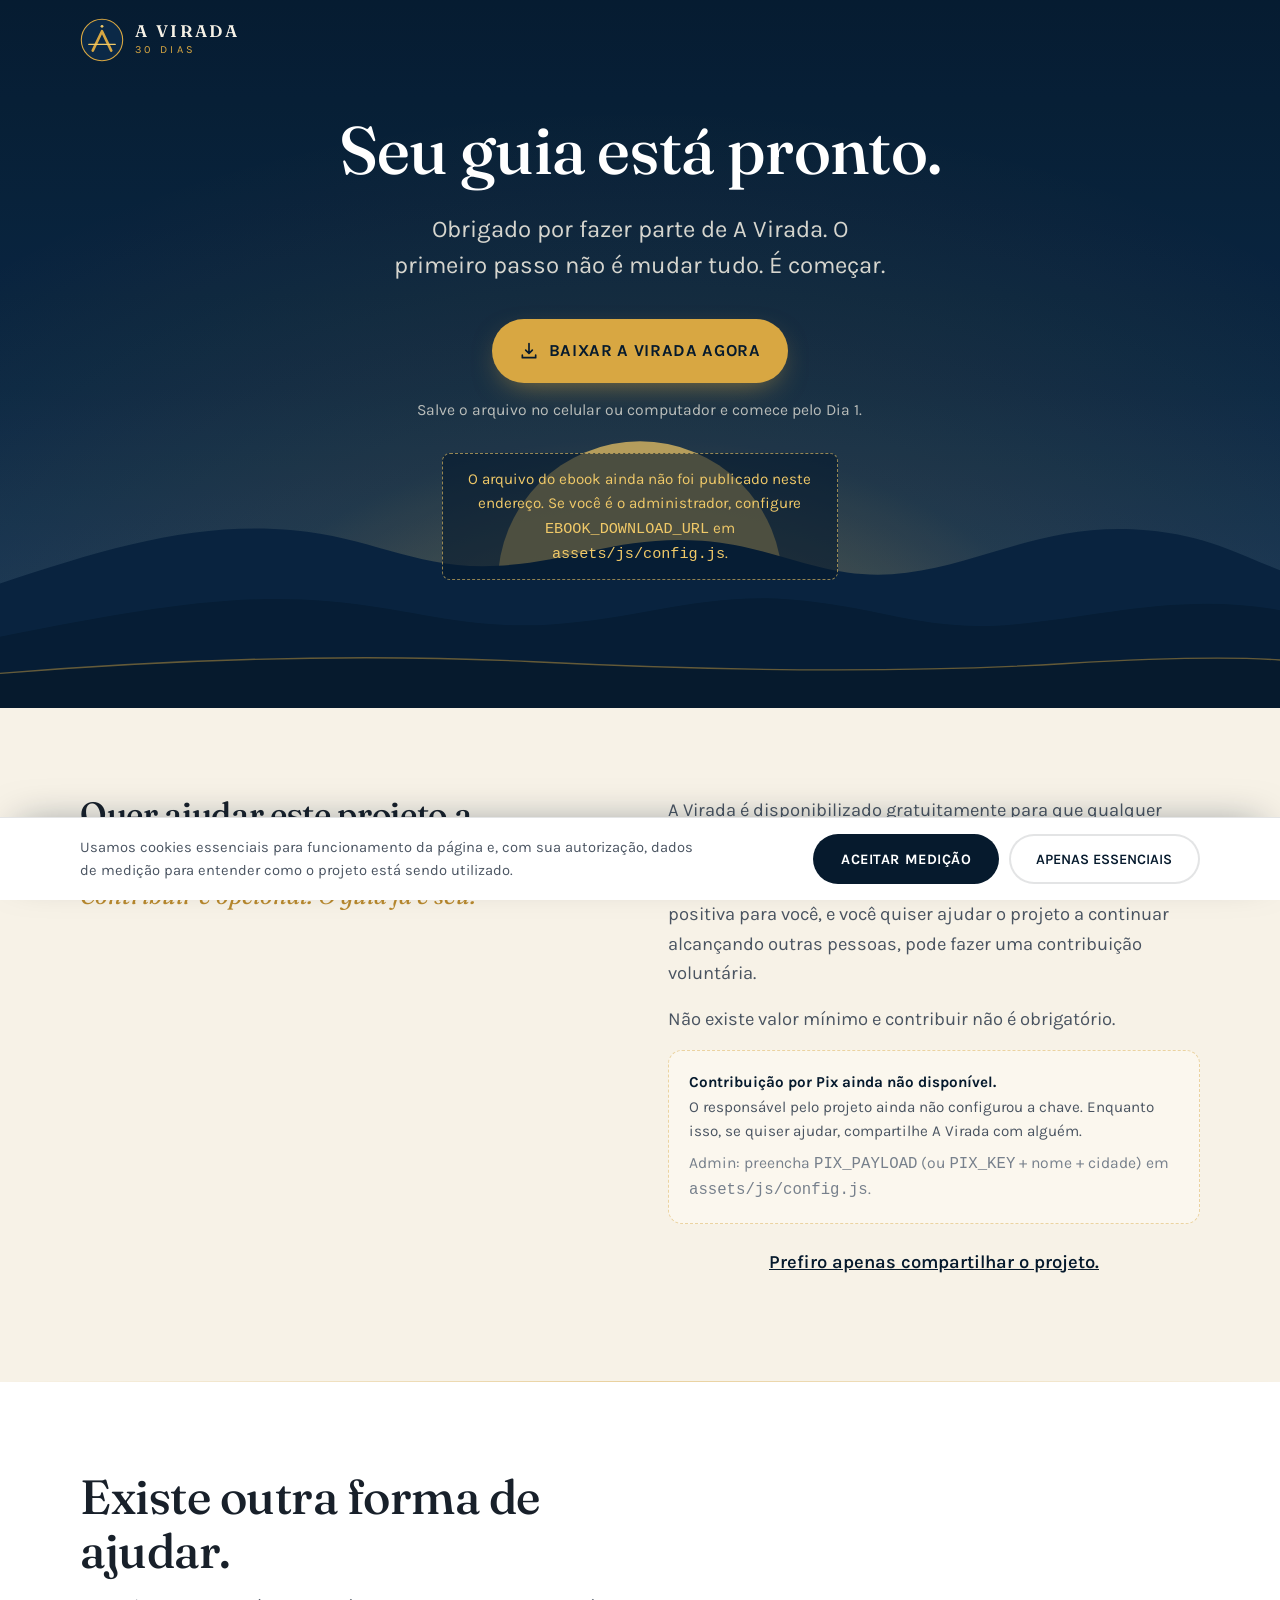
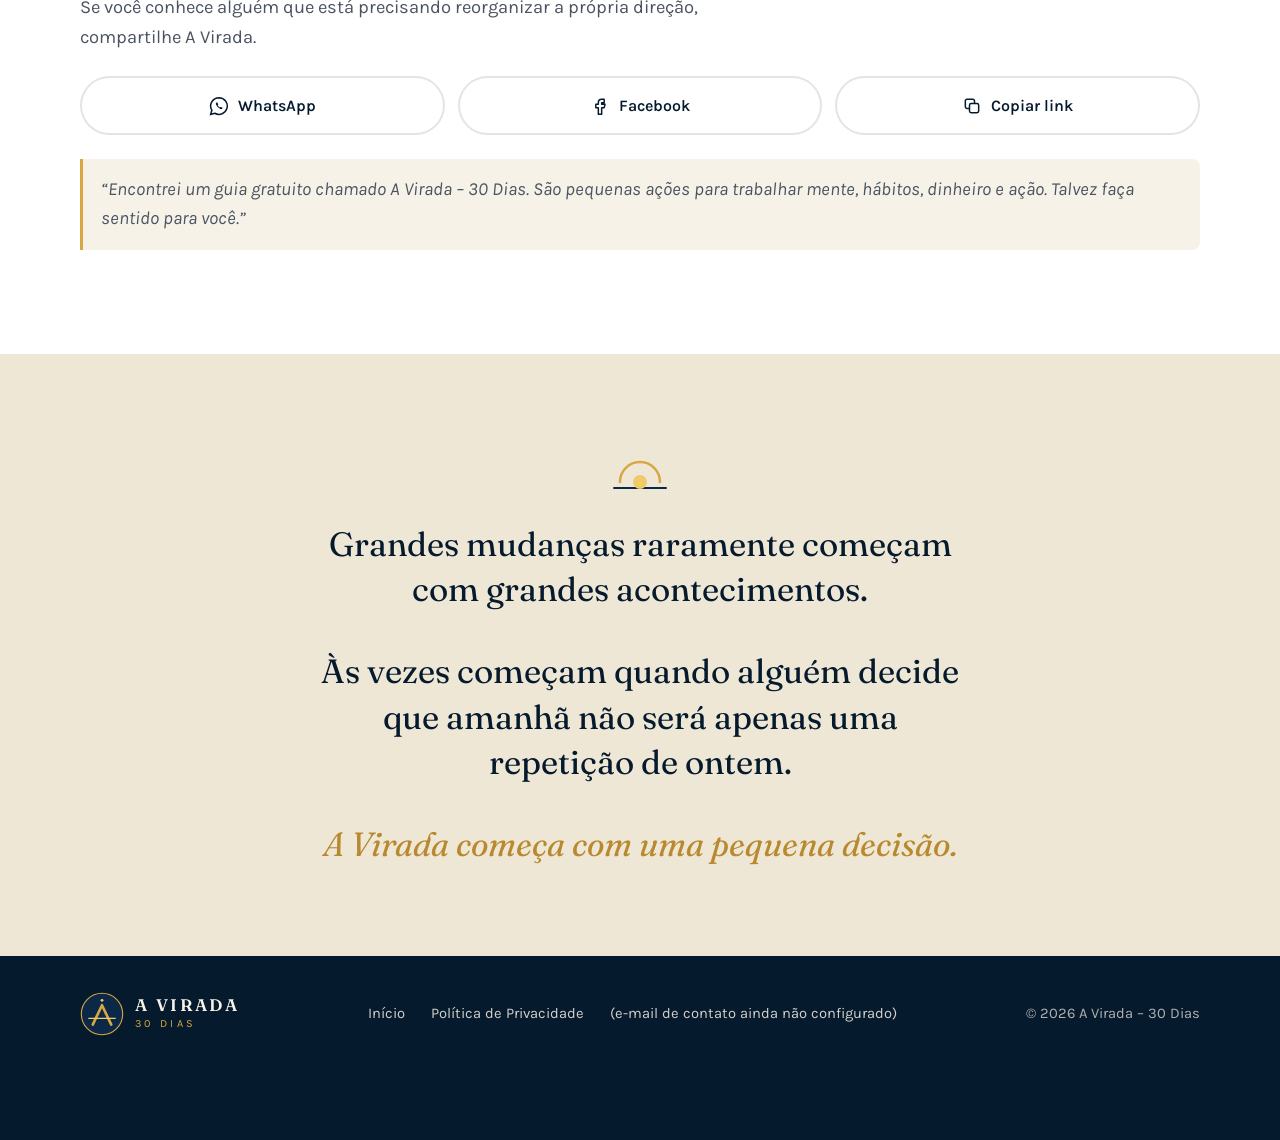
==== site/obrigado.html @ a17c11aa "Site A Virada – 30 Dias: landing, obrigado, privacidade e workflow de publicação Co-Authored-By: Cla" ====
<!DOCTYPE html>
<html lang="pt-BR">
<head>
  <meta charset="UTF-8">
  <meta name="viewport" content="width=device-width, initial-scale=1">
  <title>Seu guia está pronto | A Virada – 30 Dias</title>
  <meta name="description" content="Baixe A Virada – 30 Dias e comece pelo Dia 1.">
  <meta name="robots" content="noindex, nofollow">
  <link rel="canonical" href="">
  <meta name="theme-color" content="#061A2D">
  <meta property="og:type" content="website">
  <meta property="og:locale" content="pt_BR">
  <meta property="og:site_name" content="A Virada – 30 Dias">
  <meta property="og:title" content="A Virada – 30 Dias">
  <meta property="og:description" content="30 dias. 30 pequenas ações. Uma nova direção.">
  <meta property="og:url" content="">
  <meta property="og:image" content="assets/img/og-image.png">
  <meta name="twitter:card" content="summary_large_image">
  <meta name="twitter:image" content="assets/img/og-image.png">
  <link rel="icon" type="image/svg+xml" href="assets/img/favicon.svg">
  <link rel="apple-touch-icon" href="assets/img/apple-touch-icon.png">
  <link rel="preconnect" href="https://fonts.googleapis.com">
  <link rel="preconnect" href="https://fonts.gstatic.com" crossorigin>
  <link rel="stylesheet" href="https://fonts.googleapis.com/css2?family=Fraunces:ital,opsz,wght@0,9..144,400;0,9..144,500;0,9..144,600;1,9..144,400;1,9..144,500&family=Karla:wght@400;600;700&display=swap">
  <link rel="stylesheet" href="assets/css/styles.css">
</head>
<body>
  <a class="skip-link" href="#conteudo">Pular para o conteúdo</a>

  <header class="site-header">
    <div class="wrap">
      <a class="brand" href="./" aria-label="A Virada – 30 Dias, início">
        <svg class="brand-mark" viewBox="0 0 100 100" aria-hidden="true" focusable="false"><circle cx="50" cy="50" r="47" fill="#0B2947" stroke="#D8A742" stroke-width="2.5"/><circle cx="50" cy="19" r="3.2" fill="#F0C968"/><path d="M29 74 L50 30 L71 74" fill="none" stroke="#D8A742" stroke-width="6" stroke-linecap="round" stroke-linejoin="round"/><path d="M20 60 H80" stroke="#F0C968" stroke-width="3" stroke-linecap="round"/></svg>
        <span class="brand-text"><b>A VIRADA</b><small>30 DIAS</small></span>
      </a>
    </div>
  </header>

  <main id="conteudo">

    <!-- ===================== ENTREGA (sempre primeiro) ===================== -->
    <section class="hero thanks-hero" aria-labelledby="titulo-obrigado">
      <div class="hero-sky" aria-hidden="true">
        <svg viewBox="0 0 1440 900" preserveAspectRatio="xMidYMax slice">
          <defs>
            <linearGradient id="sky2" x1="0" y1="0" x2="0" y2="1"><stop offset="0" stop-color="#061A2D"/><stop offset=".6" stop-color="#0B2947"/><stop offset="1" stop-color="#1B3E63"/></linearGradient>
            <radialGradient id="glow2" cx=".5" cy="1" r=".75"><stop offset="0" stop-color="#D8A742" stop-opacity=".5"/><stop offset=".45" stop-color="#D8A742" stop-opacity=".1"/><stop offset="1" stop-color="#D8A742" stop-opacity="0"/></radialGradient>
          </defs>
          <rect width="1440" height="900" fill="url(#sky2)"/><rect width="1440" height="900" fill="url(#glow2)"/>
          <circle cx="720" cy="760" r="160" fill="#F0C968" opacity=".8"/>
          <path d="M0 900 L0 760 C120 720 220 690 330 700 C420 708 470 745 560 740 C640 736 700 705 790 712 C880 719 930 760 1020 748 C1110 736 1180 690 1290 700 C1360 706 1400 730 1440 745 L1440 900 Z" fill="#0A2542"/>
          <path d="M0 900 L0 820 C150 790 260 770 370 780 C470 789 520 812 620 806 C720 800 790 770 890 778 C990 786 1040 815 1140 806 C1240 797 1330 770 1440 790 L1440 900 Z" fill="#071E36"/>
          <path d="M0 900 L0 862 C200 845 400 838 600 848 C800 858 1000 862 1200 850 C1300 844 1380 842 1440 846 L1440 900 Z" fill="#061A2D"/>
          <path d="M0 861 C200 845 400 838 600 848 C800 858 1000 862 1200 850 C1300 844 1380 842 1440 846" fill="none" stroke="#D8A742" stroke-opacity=".5" stroke-width="1.5"/>
        </svg>
      </div>
      <div class="wrap">
        <div class="hero-copy" style="text-align:center">
          <h1 id="titulo-obrigado">Seu guia está pronto.</h1>
          <p class="lead" id="lead-greeting">Obrigado por fazer parte de A Virada. O primeiro passo não é mudar tudo. É começar.</p>
          <div class="download-box">
            <a class="btn btn-primary btn-lg" id="download-btn" href="#" download>
              <svg viewBox="0 0 24 24" aria-hidden="true" focusable="false"><path d="M12 3v12m0 0l-4-4m4 4l4-4M4 17v3h16v-3" fill="none" stroke="currentColor" stroke-width="2" stroke-linecap="round" stroke-linejoin="round"/></svg>
              BAIXAR A VIRADA AGORA
            </a>
            <p class="note-light">Salve o arquivo no celular ou computador e comece pelo Dia 1.</p>
            <p class="pending" id="download-pending" hidden>O arquivo do ebook ainda não foi publicado neste endereço. Se você é o administrador, configure <code>EBOOK_DOWNLOAD_URL</code> em <code>assets/js/config.js</code>.</p>
          </div>
        </div>
      </div>
    </section>

    <!-- ===================== CONTRIBUIÇÃO VOLUNTÁRIA (depois do download) ===================== -->
    <section class="section contrib" id="contribuicao" aria-labelledby="titulo-contrib">
      <div class="wrap two-col">
        <div>
          <h2 id="titulo-contrib">Quer ajudar este projeto a continuar?</h2>
          <p class="sub" style="font-size:var(--step-1)">Contribuir é opcional. O guia já é seu.</p>
        </div>
        <div>
          <div class="intro measure">
            <p>A Virada é disponibilizado gratuitamente para que qualquer pessoa possa começar.</p>
            <p>Se este conteúdo trouxe clareza, direção ou alguma mudança positiva para você, e você quiser ajudar o projeto a continuar alcançando outras pessoas, pode fazer uma contribuição voluntária.</p>
            <p>Não existe valor mínimo e contribuir não é obrigatório.</p>
          </div>

          <div id="pix-area">
            <div class="amounts" role="group" aria-label="Valor sugerido">
              <button type="button" class="amount" data-amount="9.90">R$ 9,90</button>
              <button type="button" class="amount" data-amount="19.90">R$ 19,90</button>
              <button type="button" class="amount" data-amount="29.90">R$ 29,90</button>
              <button type="button" class="amount" data-amount="other">Outro valor</button>
            </div>
            <div class="amount-other" id="amount-other">
              <div>
                <label for="valor-livre">Valor (R$)</label>
                <input type="text" id="valor-livre" inputmode="decimal" placeholder="Ex.: 15,00" maxlength="12" autocomplete="off">
              </div>
              <button type="button" class="btn btn-ghost" id="valor-livre-ok" style="width:auto">Gerar</button>
            </div>

            <div class="pix-card" id="pix-card" hidden>
              <p class="note" id="pix-hint" style="margin:0"></p>
              <div class="qr" id="pix-qr" aria-label="QR Code Pix"></div>
              <div class="pix-code" id="pix-code" aria-label="Código Pix copia e cola"></div>
              <button type="button" class="btn btn-navy" id="pix-copy">COPIAR PIX COPIA E COLA</button>
              <span class="copied" id="pix-copied" aria-live="polite"></span>
            </div>

            <!-- CONFIGURAR PIX ANTES DE PUBLICAR: este bloco aparece enquanto o Pix não estiver configurado -->
            <div class="pix-unavailable" id="pix-unavailable" hidden>
              <strong>Contribuição por Pix ainda não disponível.</strong><br>
              O responsável pelo projeto ainda não configurou a chave. Enquanto isso, se quiser ajudar, compartilhe A Virada com alguém.
              <span class="note" style="display:block;margin-top:.5rem">Admin: preencha <code>PIX_PAYLOAD</code> (ou <code>PIX_KEY</code> + nome + cidade) em <code>assets/js/config.js</code>.</span>
            </div>
          </div>

          <p class="share-instead"><a href="#compartilhar">Prefiro apenas compartilhar o projeto.</a></p>
        </div>
      </div>
    </section>

    <hr class="rule">

    <!-- ===================== COMPARTILHAR ===================== -->
    <section class="section share" id="compartilhar" aria-labelledby="titulo-share">
      <div class="wrap">
        <h2 id="titulo-share">Existe outra forma de ajudar.</h2>
        <p class="measure" style="margin-top:1rem;color:var(--ink-soft)">Se você conhece alguém que está precisando reorganizar a própria direção, compartilhe A Virada.</p>
        <div class="share-buttons">
          <a class="btn btn-ghost" id="share-whatsapp" href="#" target="_blank" rel="noopener" data-share="whatsapp">
            <svg viewBox="0 0 24 24" aria-hidden="true" focusable="false"><path d="M12 2a10 10 0 0 0-8.6 15.1L2 22l5-1.3A10 10 0 1 0 12 2z" fill="none" stroke="currentColor" stroke-width="1.8"/><path d="M8.5 8.5c.2-.5.5-.6.8-.6h.5c.2 0 .4.1.5.4l.7 1.6c.1.2 0 .4-.1.6l-.5.6c.6 1.1 1.5 2 2.6 2.6l.6-.5c.2-.2.4-.2.6-.1l1.6.7c.3.1.4.3.4.5v.5c0 .3-.1.6-.6.8-.5.2-1.2.3-2.5-.3a9 9 0 0 1-4.4-4.4c-.6-1.3-.5-2 -.2-2.4z" fill="currentColor"/></svg>
            WhatsApp
          </a>
          <a class="btn btn-ghost" id="share-facebook" href="#" target="_blank" rel="noopener" data-share="facebook">
            <svg viewBox="0 0 24 24" aria-hidden="true" focusable="false"><path d="M14 8h3V4h-3a4 4 0 0 0-4 4v2H7v4h3v8h4v-8h3l1-4h-4V8z" fill="none" stroke="currentColor" stroke-width="1.8" stroke-linejoin="round"/></svg>
            Facebook
          </a>
          <button type="button" class="btn btn-ghost" id="share-copy" data-share="copy">
            <svg viewBox="0 0 24 24" aria-hidden="true" focusable="false"><rect x="9" y="9" width="11" height="11" rx="2" fill="none" stroke="currentColor" stroke-width="1.8"/><path d="M15 9V6a2 2 0 0 0-2-2H6a2 2 0 0 0-2 2v7a2 2 0 0 0 2 2h3" fill="none" stroke="currentColor" stroke-width="1.8"/></svg>
            <span id="share-copy-label">Copiar link</span>
          </button>
        </div>
        <p class="share-msg" id="share-msg"></p>
      </div>
    </section>

    <!-- ===================== EDITORIAL ===================== -->
    <section class="section editorial" aria-label="Mensagem final">
      <div class="wrap">
        <svg class="sun" viewBox="0 0 56 56" aria-hidden="true" focusable="false"><path d="M8 40a20 20 0 0 1 40 0" fill="none" stroke="#D8A742" stroke-width="2.5" stroke-linecap="round"/><path d="M2 46h52" stroke="#0B2947" stroke-width="2" stroke-linecap="round"/><circle cx="28" cy="40" r="7" fill="#F0C968"/></svg>
        <blockquote>
          <p>Grandes mudanças raramente começam com grandes acontecimentos.</p>
          <p>Às vezes começam quando alguém decide que amanhã não será apenas uma repetição de ontem.</p>
          <p>A Virada começa com uma pequena decisão.</p>
        </blockquote>
      </div>
    </section>
  </main>

  <footer class="site-footer">
    <div class="wrap">
      <a class="brand" href="./">
        <svg class="brand-mark" viewBox="0 0 100 100" aria-hidden="true" focusable="false"><circle cx="50" cy="50" r="47" fill="#0B2947" stroke="#D8A742" stroke-width="2.5"/><circle cx="50" cy="19" r="3.2" fill="#F0C968"/><path d="M29 74 L50 30 L71 74" fill="none" stroke="#D8A742" stroke-width="6" stroke-linecap="round" stroke-linejoin="round"/><path d="M20 60 H80" stroke="#F0C968" stroke-width="3" stroke-linecap="round"/></svg>
        <span class="brand-text"><b>A VIRADA</b><small>30 DIAS</small></span>
      </a>
      <nav aria-label="Rodapé">
        <a href="./">Início</a>
        <a href="privacidade.html">Política de Privacidade</a>
        <a href="#" data-contact-email>Contato</a>
      </nav>
      <span>© <span data-year></span> A Virada – 30 Dias</span>
    </div>
  </footer>

  <div class="consent-banner" id="consent-banner" role="dialog" aria-live="polite" aria-label="Preferências de cookies" aria-hidden="true">
    <div class="wrap">
      <p>Usamos cookies essenciais para funcionamento da página e, com sua autorização, dados de medição para entender como o projeto está sendo utilizado.</p>
      <div class="actions">
        <button type="button" class="btn btn-navy" id="consent-accept">ACEITAR MEDIÇÃO</button>
        <button type="button" class="btn btn-ghost" id="consent-essential">APENAS ESSENCIAIS</button>
      </div>
    </div>
  </div>

  <script src="assets/js/config.js"></script>
  <script src="assets/js/app.js"></script>
  <script src="assets/js/qrcode.js"></script>
  <script src="assets/js/pix.js"></script>
  <script src="assets/js/obrigado.js"></script>
</body>
</html>
---- site/assets/css/styles.css ----
/* =====================================================================
   A VIRADA – 30 DIAS  |  Folha de estilo única
   Mobile-first. Paleta e tipografia definidas em :root.
   ===================================================================== */

:root {
  --navy: #061A2D;
  --navy-2: #0B2947;
  --navy-3: #12365C;
  --gold: #D8A742;
  --gold-light: #F0C968;
  --gold-deep: #B8892E;
  --cream: #F7F2E7;
  --cream-2: #EFE7D6;
  --white: #FFFFFF;
  --ink: #18202A;
  --ink-soft: #4A5461;
  --ink-mute: #77808C;
  --line: rgba(24, 32, 42, 0.12);
  --line-gold: rgba(216, 167, 66, 0.45);

  --font-display: "Fraunces", "Iowan Old Style", "Palatino Linotype", Georgia, serif;
  --font-body: "Karla", "Segoe UI", Roboto, "Helvetica Neue", Arial, sans-serif;

  --step--1: clamp(0.9rem, 0.87rem + 0.15vw, 0.98rem);
  --step-0: clamp(1.05rem, 1rem + 0.25vw, 1.15rem);
  --step-1: clamp(1.25rem, 1.15rem + 0.5vw, 1.5rem);
  --step-2: clamp(1.55rem, 1.35rem + 1vw, 2.1rem);
  --step-3: clamp(2rem, 1.6rem + 2vw, 3rem);
  --step-4: clamp(2.4rem, 1.7rem + 3.5vw, 4.2rem);

  --space-1: 0.5rem;
  --space-2: 1rem;
  --space-3: 1.5rem;
  --space-4: 2.25rem;
  --space-5: 3.5rem;
  --space-6: 5.5rem;

  --radius: 14px;
  --radius-sm: 8px;
  --shadow-soft: 0 12px 40px -18px rgba(6, 26, 45, 0.45);
  --wrap: 1120px;
  --measure: 62ch;
}

*, *::before, *::after { box-sizing: border-box; }
html { -webkit-text-size-adjust: 100%; scroll-behavior: smooth; }
@media (prefers-reduced-motion: reduce) {
  html { scroll-behavior: auto; }
  *, *::before, *::after { animation: none !important; transition: none !important; }
}
body {
  margin: 0;
  font-family: var(--font-body);
  font-size: var(--step-0);
  line-height: 1.6;
  color: var(--ink);
  background: var(--cream);
  overflow-x: hidden;
  -webkit-font-smoothing: antialiased;
}
img, svg { max-width: 100%; height: auto; display: block; }
[hidden] { display: none !important; }
h1, h2, h3 { font-family: var(--font-display); font-weight: 500; line-height: 1.12; margin: 0; letter-spacing: -0.01em; }
p { margin: 0 0 var(--space-2); }
a { color: inherit; }
:focus-visible { outline: 3px solid var(--gold); outline-offset: 3px; border-radius: 4px; }
.sr-only { position: absolute; width: 1px; height: 1px; padding: 0; margin: -1px; overflow: hidden; clip: rect(0,0,0,0); white-space: nowrap; border: 0; }
.skip-link { position: absolute; left: 1rem; top: -4rem; background: var(--gold); color: var(--navy); padding: .6rem 1rem; border-radius: var(--radius-sm); font-weight: 700; z-index: 100; }
.skip-link:focus { top: 1rem; }

.wrap { width: min(100% - 2.5rem, var(--wrap)); margin-inline: auto; }
.measure { max-width: var(--measure); }
.center { text-align: center; }
.center .measure { margin-inline: auto; }

/* ---------- Botões ---------- */
.btn {
  display: inline-flex; align-items: center; justify-content: center; gap: .6rem;
  min-height: 56px; padding: .9rem 1.6rem;
  font-family: var(--font-body); font-weight: 700; font-size: 1rem; letter-spacing: .04em;
  text-decoration: none; border-radius: 999px; border: 2px solid transparent; cursor: pointer;
  transition: transform .15s ease, background-color .15s ease, box-shadow .15s ease;
  width: 100%;
}
.btn:active { transform: translateY(1px); }
.btn-primary { background: var(--gold); color: var(--navy); box-shadow: 0 10px 30px -12px rgba(216,167,66,.7); }
.btn-primary:hover { background: var(--gold-light); }
.btn-outline { background: transparent; color: var(--cream); border-color: rgba(247,242,231,.45); }
.btn-outline:hover { border-color: var(--gold-light); color: var(--gold-light); }
.btn-ghost { background: var(--white); color: var(--navy); border-color: var(--line); min-height: 50px; font-weight: 600; letter-spacing: 0; }
.btn-ghost:hover { border-color: var(--navy); }
.btn-lg { min-height: 64px; font-size: 1.05rem; }
.btn svg { width: 20px; height: 20px; flex: none; }
@media (min-width: 600px) { .btn { width: auto; } }
.btn[disabled], .btn[aria-disabled="true"] { opacity: .6; cursor: not-allowed; }

.note { font-size: var(--step--1); color: var(--ink-mute); }
.note-light { font-size: var(--step--1); color: rgba(247,242,231,.72); }

/* ---------- Cabeçalho ---------- */
.site-header { position: absolute; inset: 0 0 auto 0; z-index: 10; padding: 1.1rem 0; }
.site-header .wrap { display: flex; align-items: center; justify-content: space-between; gap: 1rem; }
.brand { display: inline-flex; align-items: center; gap: .7rem; text-decoration: none; color: var(--cream); }
.brand-mark { width: 44px; height: 44px; flex: none; }
.brand-text { display: flex; flex-direction: column; line-height: 1; }
.brand-text b { font-family: var(--font-display); font-weight: 600; font-size: 1.05rem; letter-spacing: .14em; }
.brand-text small { font-size: .68rem; letter-spacing: .3em; color: var(--gold); margin-top: .3rem; }
.header-link { color: rgba(247,242,231,.8); text-decoration: none; font-size: .95rem; font-weight: 600; }
.header-link:hover { color: var(--gold-light); }

/* ---------- Hero ---------- */
.hero {
  position: relative; color: var(--cream);
  background: var(--navy);
  padding: 6.5rem 0 0;
  overflow: hidden;
  isolation: isolate;
}
.hero-sky { position: absolute; inset: 0; z-index: -1; width: 100%; height: 100%; }
.hero-sky svg { width: 100%; height: 100%; }
.hero .wrap { display: grid; gap: var(--space-4); align-items: center; padding-bottom: var(--space-5); }
.hero-copy { text-align: center; }
.hero h1 { font-size: var(--step-4); font-weight: 500; color: var(--white); max-width: 14ch; margin-inline: auto; }
.hero h1 em { font-style: italic; color: var(--gold-light); font-weight: 400; }
.hero .lead { font-size: var(--step-1); line-height: 1.5; color: rgba(247,242,231,.86); max-width: 38ch; margin: var(--space-3) auto var(--space-4); }
.hero .cta-row { display: flex; flex-direction: column; align-items: center; gap: .8rem; }
.hero-book { display: flex; justify-content: center; padding: 1rem 0 0; }

@media (min-width: 900px) {
  .hero { padding-top: 8rem; }
  .hero .wrap { grid-template-columns: 1.15fr .85fr; gap: var(--space-5); min-height: 72vh; }
  .hero-copy { text-align: left; }
  .hero h1, .hero .lead { margin-inline: 0; }
  .hero .cta-row { align-items: flex-start; }
}

/* mockup do ebook */
.book { --w: 230px; width: var(--w); aspect-ratio: 3 / 4.25; position: relative; perspective: 1400px; filter: drop-shadow(0 30px 40px rgba(0,0,0,.45)); }
.book-cover {
  position: absolute; inset: 0; border-radius: 6px 12px 12px 6px;
  background: linear-gradient(160deg, #10325A 0%, #0B2947 45%, #061A2D 100%);
  transform: rotateY(-18deg) rotateX(2deg); transform-origin: left center;
  border: 1px solid rgba(240,201,104,.35);
  display: flex; flex-direction: column; align-items: center; justify-content: space-between;
  padding: 8% 8% 9%; color: var(--cream);
  box-shadow: inset 12px 0 20px -14px rgba(0,0,0,.7), inset -1px 0 0 rgba(255,255,255,.08);
}
.book-cover::before { content: ""; position: absolute; left: 0; top: 0; bottom: 0; width: 7%; background: linear-gradient(90deg, rgba(0,0,0,.45), rgba(0,0,0,0)); border-radius: 6px 0 0 6px; }
.book-pages { position: absolute; top: 2%; bottom: 2%; right: -3%; width: 5%; background: repeating-linear-gradient(90deg, #efe7d6 0 1px, #d9cfb8 1px 2px); border-radius: 0 3px 3px 0; transform: rotateY(-18deg) translateZ(-6px); transform-origin: left center; }
.book-emblem { width: 44%; margin-top: 8%; }
.book-title { text-align: center; }
.book-title b { display: block; font-family: var(--font-display); font-size: clamp(1.15rem, 1.4vw + .8rem, 1.5rem); letter-spacing: .12em; font-weight: 600; }
.book-title small { display: block; font-size: .7rem; letter-spacing: .36em; color: var(--gold); margin-top: .35rem; }
.book-tag { font-size: .62rem; letter-spacing: .12em; color: rgba(247,242,231,.65); text-align: center; line-height: 1.5; border-top: 1px solid rgba(240,201,104,.35); padding-top: .6rem; width: 100%; }
@media (min-width: 900px) { .book { --w: 290px; } }

/* ---------- Seções ---------- */
.section { padding: var(--space-6) 0; }
.section-tight { padding: var(--space-5) 0; }
.section h2 { font-size: var(--step-3); max-width: 20ch; }
.section .sub { font-family: var(--font-display); font-style: italic; font-size: var(--step-2); color: var(--gold-deep); margin: .35rem 0 var(--space-3); }
.section-dark { background: var(--navy-2); color: var(--cream); }
.section-dark h2 { color: var(--white); }
.section-dark .sub { color: var(--gold-light); }
.section-dark p { color: rgba(247,242,231,.85); }
.section-white { background: var(--white); }
.rule { border: 0; height: 1px; background: linear-gradient(90deg, transparent, var(--line-gold), transparent); margin: 0; }
.rule-dark { background: linear-gradient(90deg, transparent, rgba(240,201,104,.5), transparent); }

.two-col { display: grid; gap: var(--space-3); }
@media (min-width: 900px) { .two-col { grid-template-columns: 1fr 1fr; gap: var(--space-5); align-items: start; } }
.quiet-list { padding: 0; margin: var(--space-3) 0 0; list-style: none; display: grid; gap: .75rem; }
.quiet-list li { display: grid; grid-template-columns: 18px 1fr; gap: .8rem; align-items: start; color: var(--ink-soft); }
.quiet-list li::before { content: ""; width: 18px; height: 1px; background: var(--gold); margin-top: .85em; }

/* pilares */
.pillars { display: grid; gap: 1rem; margin-top: var(--space-4); }
.pillar {
  background: var(--white); border: 1px solid var(--line); border-radius: var(--radius);
  padding: 1.6rem 1.5rem 1.5rem; display: grid; gap: .6rem; position: relative;
}
.pillar::after { content: ""; position: absolute; left: 1.5rem; right: 1.5rem; bottom: 0; height: 3px; background: var(--gold); border-radius: 3px 3px 0 0; opacity: .85; }
.pillar-icon { width: 44px; height: 44px; color: var(--navy); }
.pillar h3 { font-size: var(--step-1); letter-spacing: .12em; font-weight: 600; color: var(--navy); }
.pillar p { margin: 0; color: var(--ink-soft); }
@media (min-width: 640px) { .pillars { grid-template-columns: 1fr 1fr; } }
@media (min-width: 1000px) { .pillars { grid-template-columns: repeat(4, 1fr); } }

/* ---------- Formulário de captura ---------- */
.capture { background: var(--navy); color: var(--cream); position: relative; overflow: hidden; }
.capture::before { content: ""; position: absolute; inset: auto -20% -60% -20%; height: 80%; background: radial-gradient(ellipse at center, rgba(216,167,66,.28), transparent 60%); pointer-events: none; }
.capture .wrap { position: relative; display: grid; gap: var(--space-4); }
.capture h2 { color: var(--white); }
.capture .intro { color: rgba(247,242,231,.82); max-width: 42ch; }
.form-card { background: var(--white); color: var(--ink); border-radius: var(--radius); padding: 1.6rem 1.35rem; box-shadow: var(--shadow-soft); }
@media (min-width: 900px) { .capture .wrap { grid-template-columns: 1fr 1fr; align-items: center; } .form-card { padding: 2.2rem 2rem; } }
.field { display: grid; gap: .4rem; margin-bottom: 1.1rem; }
.field label { font-weight: 700; font-size: .95rem; color: var(--navy); }
.field .label-opt { font-weight: 400; color: var(--ink-mute); }
.field .hint { font-size: .85rem; color: var(--ink-mute); }
.field input[type="text"], .field input[type="email"], .field input[type="tel"] {
  width: 100%; min-height: 54px; padding: .8rem 1rem; font: inherit; font-size: 1.05rem;
  border: 1.5px solid #C9C2B2; border-radius: var(--radius-sm); background: var(--white); color: var(--ink);
}
.field input:focus { outline: none; border-color: var(--navy); box-shadow: 0 0 0 4px rgba(216,167,66,.35); }
.field input[aria-invalid="true"] { border-color: #B23A3A; }
.field .err { color: #9C2C2C; font-size: .9rem; display: none; }
.field.has-error .err { display: block; }
.consent { display: grid; grid-template-columns: 24px 1fr; gap: .8rem; align-items: start; margin: .5rem 0 1.4rem; font-size: .93rem; color: var(--ink-soft); }
.consent input { width: 24px; height: 24px; margin: 0; accent-color: var(--navy); cursor: pointer; }
.consent a { color: var(--navy); font-weight: 600; }
.hp { position: absolute; left: -9999px; top: auto; width: 1px; height: 1px; overflow: hidden; }
.form-status { margin-top: 1rem; font-size: .95rem; min-height: 1.4em; }
.form-status.error { color: #9C2C2C; }
.form-status.ok { color: #1E6B3A; }

/* ---------- Editorial ---------- */
.editorial { background: var(--cream-2); text-align: center; }
.editorial blockquote { margin: 0 auto; max-width: 30ch; font-family: var(--font-display); font-size: var(--step-2); line-height: 1.35; color: var(--navy); }
.editorial blockquote p { margin-bottom: 1.1em; }
.editorial blockquote p:last-child { margin: 0; font-style: italic; color: var(--gold-deep); }
.editorial .sun { width: 56px; margin: 0 auto var(--space-3); }

/* ---------- Rodapé ---------- */
.site-footer { background: var(--navy); color: rgba(247,242,231,.7); padding: var(--space-4) 0 calc(var(--space-4) + 70px); font-size: .92rem; }
.site-footer .wrap { display: grid; gap: 1rem; }
.site-footer .brand { color: var(--cream); }
.site-footer nav { display: flex; flex-wrap: wrap; gap: 1rem 1.6rem; }
.site-footer a { color: rgba(247,242,231,.85); text-decoration: none; }
.site-footer a:hover { color: var(--gold-light); text-decoration: underline; }
@media (min-width: 720px) { .site-footer .wrap { grid-template-columns: auto 1fr auto; align-items: center; } .site-footer nav { justify-content: center; } }

/* ---------- Página de obrigado ---------- */
.thanks-hero { padding-top: 7rem; padding-bottom: var(--space-5); text-align: center; }
.thanks-hero .wrap { grid-template-columns: 1fr; min-height: 0; justify-items: center; }
.thanks-hero .hero-sky { opacity: .9; }
.thanks-hero h1 { font-size: var(--step-4); color: var(--white); max-width: 16ch; margin-inline: auto; }
.thanks-hero .lead { max-width: 36ch; margin-inline: auto; }
.thanks-hero .cta-row { align-items: center; }
.download-box { margin-top: var(--space-4); display: grid; gap: .9rem; justify-items: center; }
.pending { color: var(--gold-light); font-size: .95rem; background: rgba(6,26,45,.6); border: 1px dashed rgba(240,201,104,.6); padding: .8rem 1rem; border-radius: var(--radius-sm); max-width: 44ch; }

.contrib { background: var(--cream); }
.contrib h2 { font-size: var(--step-2); }
.contrib .intro { color: var(--ink-soft); }
.amounts { display: grid; grid-template-columns: repeat(2, 1fr); gap: .7rem; margin: var(--space-3) 0 var(--space-2); }
@media (min-width: 560px) { .amounts { grid-template-columns: repeat(4, 1fr); } }
.amount {
  min-height: 56px; border: 1.5px solid var(--line); background: var(--white); color: var(--navy);
  border-radius: var(--radius-sm); font: inherit; font-weight: 700; font-size: 1.05rem; cursor: pointer;
  transition: border-color .15s, background-color .15s;
}
.amount:hover { border-color: var(--gold); }
.amount[aria-pressed="true"] { border-color: var(--gold); background: #FBF3DE; box-shadow: inset 0 0 0 1px var(--gold); }
.amount-other { display: none; gap: .5rem; align-items: end; margin-bottom: var(--space-2); }
.amount-other.show { display: grid; grid-template-columns: 1fr auto; }
.amount-other label { font-size: .9rem; font-weight: 700; color: var(--navy); display: block; margin-bottom: .35rem; }
.amount-other input { width: 100%; min-height: 50px; padding: .6rem .9rem; font: inherit; font-size: 1.05rem; border: 1.5px solid #C9C2B2; border-radius: var(--radius-sm); }
.pix-card { background: var(--white); border: 1px solid var(--line); border-radius: var(--radius); padding: 1.5rem 1.25rem; display: grid; gap: 1rem; justify-items: center; text-align: center; margin-top: var(--space-2); }
.pix-card .qr { width: min(100%, 260px); aspect-ratio: 1; border: 1px solid var(--line); border-radius: var(--radius-sm); overflow: hidden; background: var(--white); }
.pix-card .qr svg { width: 100%; height: 100%; }
.pix-card .pix-code { width: 100%; font-family: ui-monospace, "SF Mono", Menlo, Consolas, monospace; font-size: .78rem; color: var(--ink-mute); word-break: break-all; background: var(--cream); padding: .7rem .8rem; border-radius: var(--radius-sm); max-height: 4.2em; overflow: hidden; }
.pix-card .btn { width: 100%; }
.pix-unavailable { border: 1px dashed var(--line-gold); border-radius: var(--radius); padding: 1.2rem 1.25rem; background: #FBF7EE; color: var(--ink-soft); font-size: .95rem; margin-top: var(--space-2); }
.pix-unavailable strong { color: var(--navy); }
.share-instead { margin-top: var(--space-3); text-align: center; }
.share-instead a { color: var(--navy); font-weight: 600; }
.copied { color: #1E6B3A; font-size: .92rem; font-weight: 600; min-height: 1.3em; }

.share { background: var(--white); }
.share-buttons { display: grid; gap: .8rem; margin-top: var(--space-3); }
@media (min-width: 640px) { .share-buttons { grid-template-columns: repeat(3, 1fr); } }
.share-buttons .btn { width: 100%; }
.share-msg { margin-top: var(--space-3); padding: 1rem 1.1rem; border-left: 3px solid var(--gold); background: var(--cream); color: var(--ink-soft); font-style: italic; border-radius: 0 var(--radius-sm) var(--radius-sm) 0; }

/* ---------- Página de privacidade ---------- */
.doc { padding-top: 7rem; }
.doc h1 { font-size: var(--step-3); color: var(--navy); margin-bottom: var(--space-2); }
.doc h2 { font-size: var(--step-1); color: var(--navy); margin: var(--space-4) 0 var(--space-1); max-width: none; }
.doc p, .doc li { color: var(--ink-soft); max-width: var(--measure); }
.doc ul { padding-left: 1.2rem; }
.doc .updated { color: var(--ink-mute); font-size: .9rem; }
.doc-header { background: var(--navy); padding: 5.5rem 0 var(--space-4); }
.doc-header h1 { color: var(--white); margin: 0; }
.doc-header .updated { color: rgba(247,242,231,.7); margin-top: .5rem; }
.doc-body { padding: var(--space-4) 0 var(--space-6); }
.doc-body h2:first-child { margin-top: 0; }

/* ---------- Banner de consentimento ---------- */
.consent-banner {
  position: fixed; left: 0; right: 0; bottom: 0; z-index: 50;
  background: var(--white); color: var(--ink); border-top: 1px solid var(--line);
  box-shadow: 0 -10px 40px -20px rgba(6,26,45,.5);
  padding: 1rem 0 max(1rem, env(safe-area-inset-bottom));
  transform: translateY(110%); transition: transform .3s ease;
}
.consent-banner.show { transform: translateY(0); }
.consent-banner .wrap { display: grid; gap: .9rem; }
.consent-banner p { margin: 0; font-size: .92rem; color: var(--ink-soft); max-width: 70ch; }
.consent-banner .actions { display: flex; flex-direction: column; gap: .6rem; }
.consent-banner .btn { min-height: 48px; font-size: .9rem; }
@media (min-width: 800px) { .consent-banner .wrap { grid-template-columns: 1fr auto; align-items: center; } .consent-banner .actions { flex-direction: row; } }
.btn-navy { background: var(--navy); color: var(--white); }
.btn-navy:hover { background: var(--navy-3); }
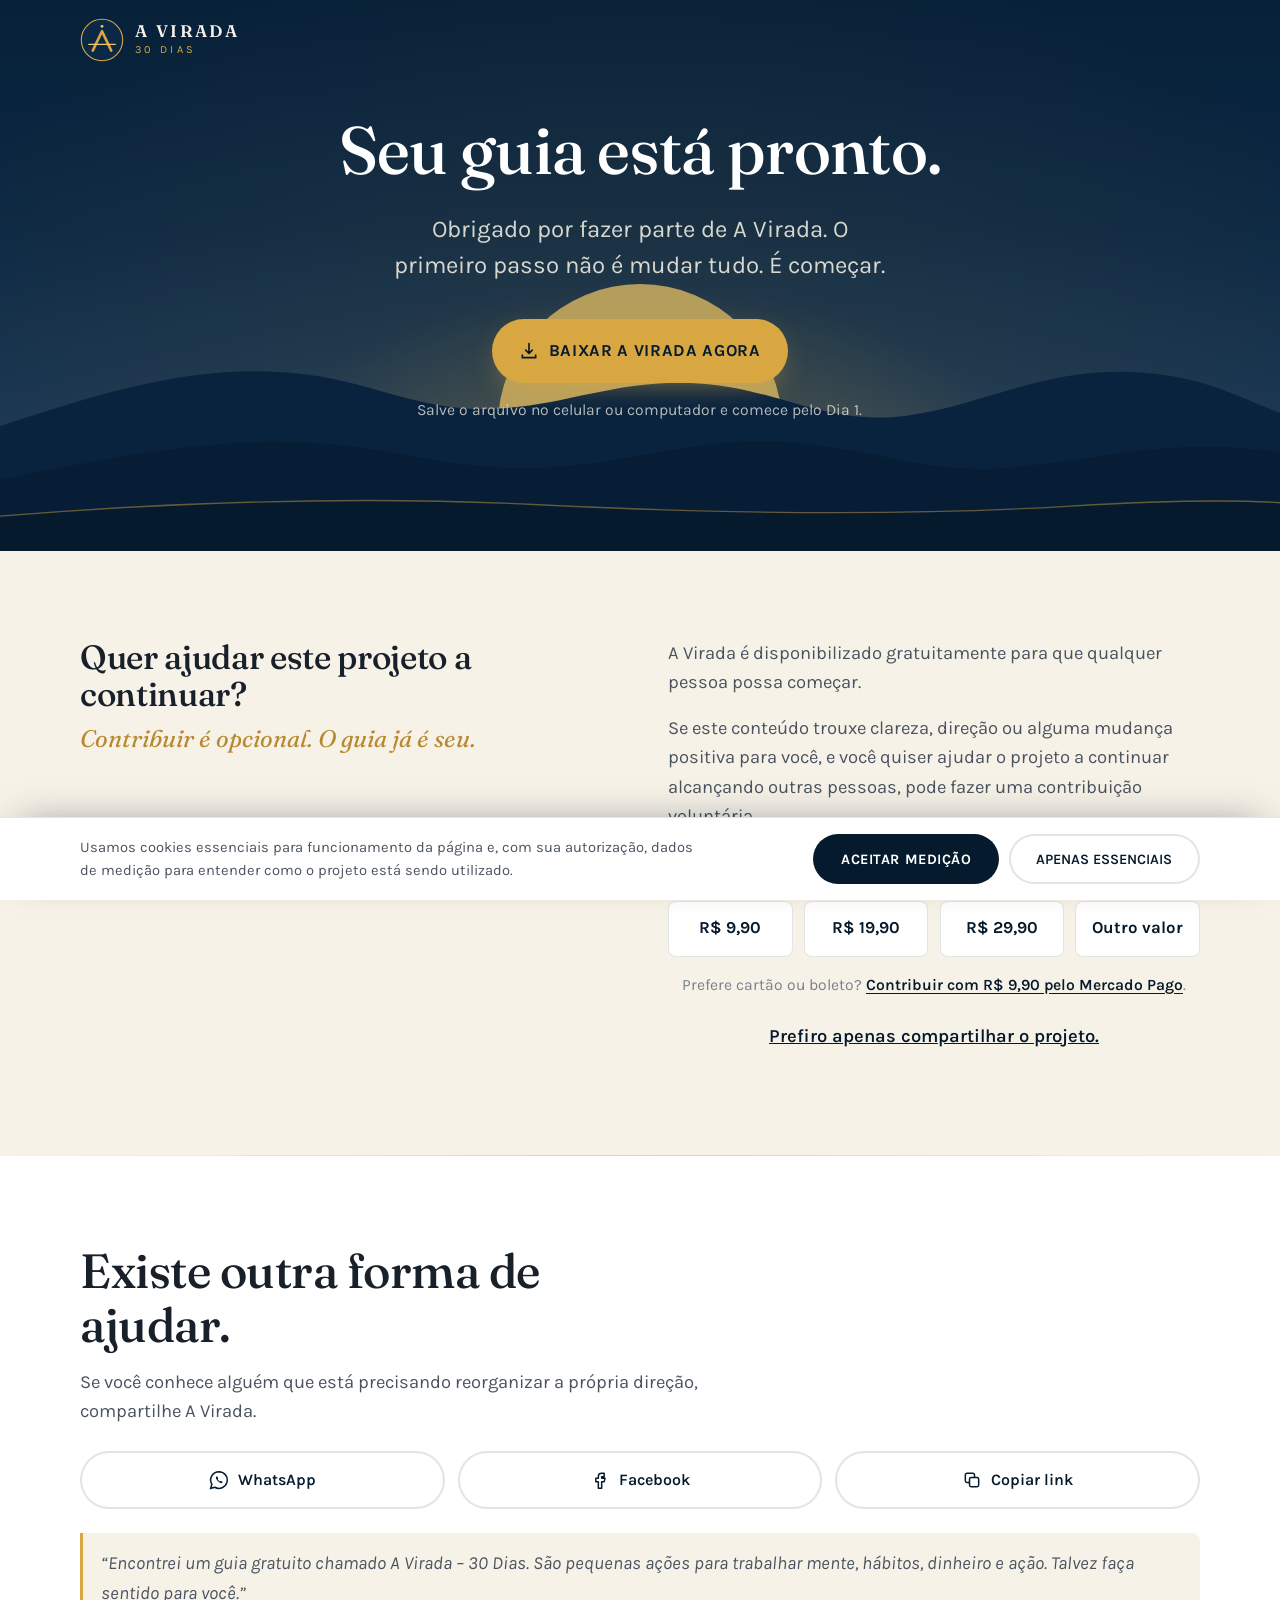
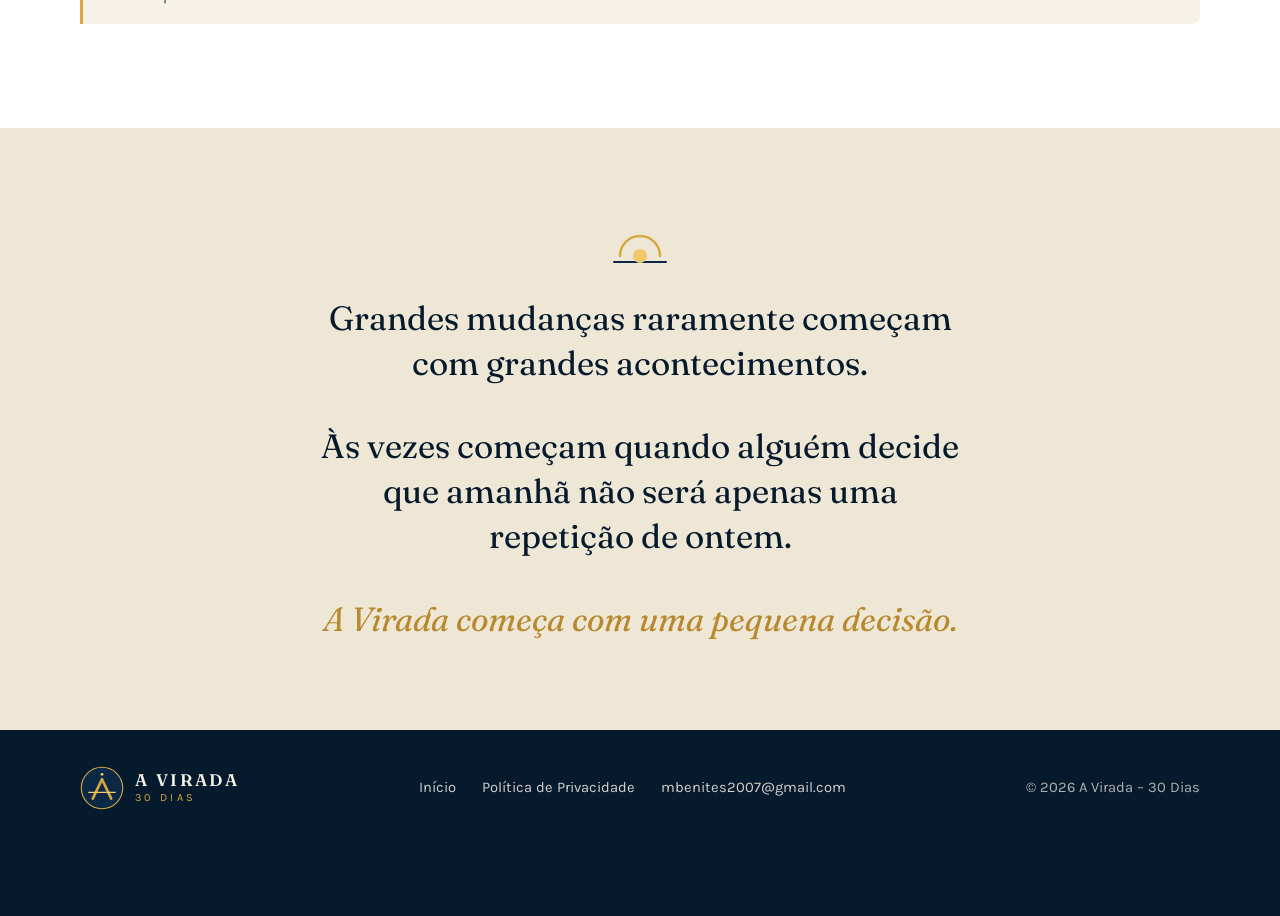
==== commit 77394112: "Contribuição: Pix estático (chave aleatória) + link Mercado Pago como alternativa cartão/boleto - co" ====
--- a/site/obrigado.html
+++ b/site/obrigado.html
@@ -81,7 +81,7 @@
           <div class="intro measure">
             <p>A Virada é disponibilizado gratuitamente para que qualquer pessoa possa começar.</p>
             <p>Se este conteúdo trouxe clareza, direção ou alguma mudança positiva para você, e você quiser ajudar o projeto a continuar alcançando outras pessoas, pode fazer uma contribuição voluntária.</p>
-            <p>Não existe valor mínimo e contribuir não é obrigatório.</p>
+            <p id="contrib-note">Não existe valor mínimo e contribuir não é obrigatório.</p>
           </div>
 
           <div id="pix-area">
@@ -107,11 +107,24 @@
               <span class="copied" id="pix-copied" aria-live="polite"></span>
             </div>
 
+            <!-- Alternativa ao Pix (cartão/boleto) quando PAYMENT_LINKS também está preenchido -->
+            <p class="note link-alt" id="link-alt" hidden></p>
+
+            <!-- LINK DE PAGAMENTO (Mercado Pago etc.): usado quando PAYMENT_LINKS está preenchido e o Pix direto não -->
+            <div class="pix-card" id="link-card" hidden>
+              <p class="note" id="link-hint" style="margin:0"></p>
+              <div class="qr" id="link-qr" aria-label="QR Code do link de pagamento"></div>
+              <a class="btn btn-navy" id="link-open" href="#" target="_blank" rel="noopener">CONTRIBUIR AGORA</a>
+              <button type="button" class="btn btn-ghost" id="link-copy">COPIAR LINK DE PAGAMENTO</button>
+              <span class="copied" id="link-copied" aria-live="polite"></span>
+              <p class="note" id="link-methods" style="margin:0"></p>
+            </div>
+
             <!-- CONFIGURAR PIX ANTES DE PUBLICAR: este bloco aparece enquanto o Pix não estiver configurado -->
             <div class="pix-unavailable" id="pix-unavailable" hidden>
               <strong>Contribuição por Pix ainda não disponível.</strong><br>
               O responsável pelo projeto ainda não configurou a chave. Enquanto isso, se quiser ajudar, compartilhe A Virada com alguém.
-              <span class="note" style="display:block;margin-top:.5rem">Admin: preencha <code>PIX_PAYLOAD</code> (ou <code>PIX_KEY</code> + nome + cidade) em <code>assets/js/config.js</code>.</span>
+              <span class="note" style="display:block;margin-top:.5rem">Admin: preencha <code>PIX_PAYLOAD</code> (ou <code>PIX_KEY</code> + nome + cidade) ou <code>PAYMENT_LINKS</code> em <code>assets/js/config.js</code>.</span>
             </div>
           </div>
 
--- a/site/assets/css/styles.css
+++ b/site/assets/css/styles.css
@@ -264,6 +264,8 @@
 .pix-card .btn { width: 100%; }
 .pix-unavailable { border: 1px dashed var(--line-gold); border-radius: var(--radius); padding: 1.2rem 1.25rem; background: #FBF7EE; color: var(--ink-soft); font-size: .95rem; margin-top: var(--space-2); }
 .pix-unavailable strong { color: var(--navy); }
+.link-alt { text-align: center; margin: 1rem 0 0; }
+.link-alt a { color: var(--navy); font-weight: 600; text-decoration: underline; text-underline-offset: 3px; }
 .share-instead { margin-top: var(--space-3); text-align: center; }
 .share-instead a { color: var(--navy); font-weight: 600; }
 .copied { color: #1E6B3A; font-size: .92rem; font-weight: 600; min-height: 1.3em; }
